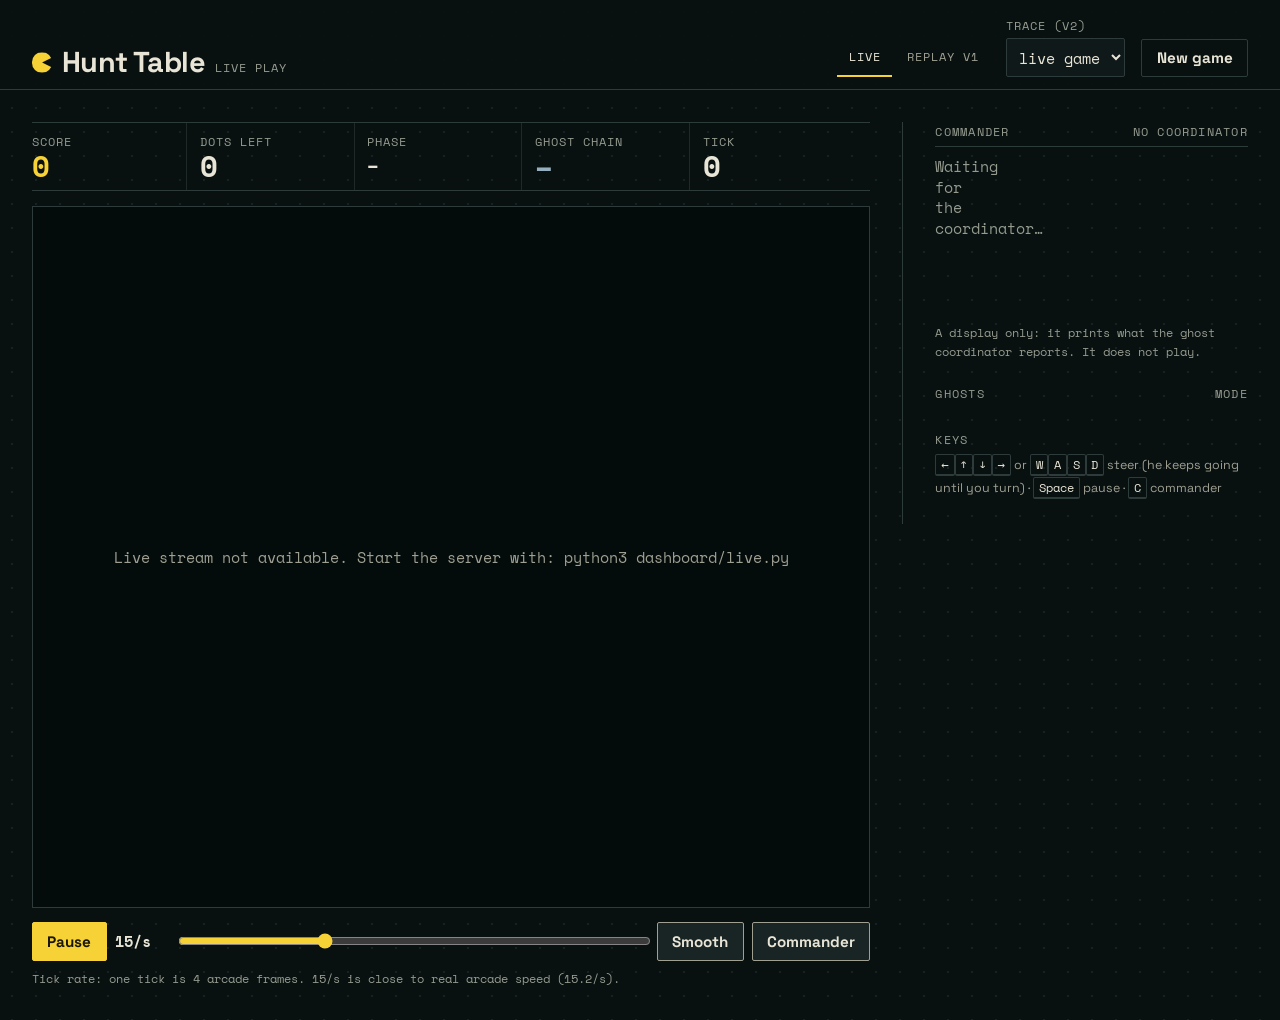
==== dashboard/static/live.html @ 23f17186 "Phase 8 WIP: arcade rules, live play, commander, bundled fonts Co-Authored-By: Claude Sonnet 5.5 <no" ====
<!doctype html>
<html lang="en">
<head>
<meta charset="utf-8">
<meta name="viewport" content="width=device-width, initial-scale=1">
<title>Hunt Table: live</title>
<meta name="description" content="Play arcade-rules Pac-Man in the browser with the ghost commander's orders on a side ticker.">
<link rel="icon" href="data:image/svg+xml,%3Csvg xmlns='http://www.w3.org/2000/svg' viewBox='0 0 32 32'%3E%3Cpath d='M16 4a12 12 0 1 0 0 24 12 12 0 0 0 0-24zm0 12 10-6a12 12 0 0 1 0 12z' fill='%23e8c34a'/%3E%3C/svg%3E">
<link rel="stylesheet" href="fonts.css">
<link rel="stylesheet" href="style.css">
<link rel="stylesheet" href="live.css">
</head>
<body>
<a class="skip" href="#board">Skip to board</a>

<header class="bar">
  <h1 class="mark"><span class="mark-dot" aria-hidden="true"></span>Hunt Table <small id="modeTag">live play</small></h1>
  <div class="bar-tools">
    <nav class="tabs" aria-label="Views">
      <a href="live.html" aria-current="page">Live</a>
      <a href="index.html">Replay v1</a>
    </nav>
    <label class="field"><span>Trace (v2)</span>
      <select id="tracePick" aria-label="Replay a v2 trace"><option value="">live game</option></select>
    </label>
    <details class="rec" id="rec">
      <summary>New game</summary>
      <form id="newForm" class="rec-form">
        <label class="field"><span>Layout</span>
          <select name="layout"><option>originalClassic</option><option>mediumClassic</option><option>smallClassic</option><option>contestClassic</option><option>openClassic</option><option>capsuleClassic</option></select></label>
        <label class="field"><span>Rules</span>
          <select name="arcade" id="fArcade"><option value="true">Arcade (Dossier)</option><option value="false">Berkeley (default)</option></select></label>
        <label class="field"><span>Ghosts</span>
          <select name="ghosts" id="fGhosts"><option>ArcadeGhostTeam</option><option>EnhancedCoordinatedGhostTeam</option><option>CoordinatedGhostTeam</option><option>DirectionalGhost</option><option>RandomGhost</option></select></label>
        <label class="field"><span>Pac-Man</span>
          <select name="pacman"><option value="browser">You (keyboard)</option><option>GreedyAgent</option><option>LeftTurnAgent</option></select></label>
        <label class="field"><span>Level</span><input name="level" type="number" value="1" min="1" max="21"></label>
        <label class="field"><span>Seed</span><input name="seed" type="number" value="1" min="0"></label>
        <button type="submit" id="newGo" class="btn solid">Start</button>
        <output id="newMsg" role="status"></output>
      </form>
    </details>
  </div>
</header>

<main class="deck">
  <section class="stage" aria-label="Maze">
    <dl class="metrics" id="metrics" aria-label="Metrics">
      <div><dt>Score</dt><dd id="mScore">0</dd></div>
      <div><dt>Dots left</dt><dd id="mFood">0</dd></div>
      <div><dt>Phase</dt><dd id="mPhase" class="small">&ndash;</dd></div>
      <div><dt>Ghost chain</dt><dd id="mChain">&ndash;</dd></div>
      <div><dt>Tick</dt><dd id="mTick">0</dd></div>
    </dl>

    <div class="board" id="board" tabindex="0" aria-label="Maze. Arrow keys or W A S D steer Pac-Man. Space pauses.">
      <canvas id="maze" aria-hidden="true"></canvas>
      <p class="empty" id="empty">No game running. Open &ldquo;New game&rdquo; above and press Start.</p>
      <p class="banner" id="banner" role="status" hidden></p>
    </div>

    <div class="transport live-transport" role="group" aria-label="Game controls">
      <button class="btn solid" id="bPause" aria-label="Pause">Pause</button>
      <label class="speed"><span id="rateLbl">15/s</span>
        <input id="rate" type="range" min="4" max="40" value="15" step="1" aria-label="Tick rate (rounds per second)">
      </label>
      <button class="btn" id="bSmooth" aria-pressed="true" title="Interpolate between ticks">Smooth</button>
      <button class="btn" id="bCmd" aria-pressed="true" title="Show / hide commander (C)">Commander</button>
    </div>
    <div class="dpad" aria-label="Touch controls">
      <button class="btn" data-dir="North" aria-label="Up">&uarr;</button>
      <button class="btn" data-dir="West" aria-label="Left">&larr;</button>
      <button class="btn" data-dir="South" aria-label="Down">&darr;</button>
      <button class="btn" data-dir="East" aria-label="Right">&rarr;</button>
    </div>
    <p class="cap" id="rateNote">Tick rate: one tick is 4 arcade frames. 15/s is close to real arcade speed (15.2/s).</p>
  </section>

  <aside class="dispatch" aria-label="Commander and ghosts">
    <section id="cmdPanel" class="cmd">
      <p class="eyebrow eyebrow-split"><span>Commander</span><span id="cmdSrc">no coordinator</span></p>
      <ol class="ticker" id="ticker" role="log" aria-live="polite" aria-relevant="additions" aria-label="Commander orders"></ol>
      <p class="cap" id="cmdNote">A display only: it prints what the ghost coordinator reports. It does not play.</p>
    </section>

    <section>
      <p class="eyebrow eyebrow-split"><span>Ghosts</span><span>mode</span></p>
      <ol class="roster" id="roster"></ol>
    </section>

    <section class="keys">
      <p class="eyebrow">Keys</p>
      <p><kbd>&larr;</kbd><kbd>&uarr;</kbd><kbd>&darr;</kbd><kbd>&rarr;</kbd> or <kbd>W</kbd><kbd>A</kbd><kbd>S</kbd><kbd>D</kbd> steer (he keeps going until you turn) &middot; <kbd>Space</kbd> pause &middot; <kbd>C</kbd> commander</p>
    </section>
    <p class="run-meta" id="runMeta"></p>
  </aside>
</main>

<script src="live.js"></script>
</body>
</html>
---- dashboard/static/fonts.css ----
/* Bundled fonts (SIL OFL 1.1, see fonts/OFL-*.txt). Latin subset from @fontsource 5.3.0. No network needed. */
@font-face { font-family: 'Space Grotesk'; font-weight: 400; font-style: normal; font-display: swap; src: url(fonts/space-grotesk-latin-400-normal.woff2) format('woff2'); }
@font-face { font-family: 'Space Grotesk'; font-weight: 500; font-style: normal; font-display: swap; src: url(fonts/space-grotesk-latin-500-normal.woff2) format('woff2'); }
@font-face { font-family: 'Space Grotesk'; font-weight: 700; font-style: normal; font-display: swap; src: url(fonts/space-grotesk-latin-700-normal.woff2) format('woff2'); }
@font-face { font-family: 'Space Mono'; font-weight: 400; font-style: normal; font-display: swap; src: url(fonts/space-mono-latin-400-normal.woff2) format('woff2'); }
@font-face { font-family: 'Space Mono'; font-weight: 700; font-style: normal; font-display: swap; src: url(fonts/space-mono-latin-700-normal.woff2) format('woff2'); }
---- dashboard/static/style.css ----
/* Hunt Table. Direction: surveyor's plotting table at night.
   Walls are drawn as hairline contours, the team's decisions as survey lines,
   and the scrub bar carries a "role ribbon": who was assigned what, per tick. */
:root {
  color-scheme: dark;

  /* surfaces: teal-black ink, never pure black */
  --bg:        oklch(0.165 0.012 195);
  --surface-1: oklch(0.205 0.014 195);
  --surface-2: oklch(0.25 0.016 195);
  --rule:      oklch(0.34 0.018 195);
  --rule-soft: oklch(0.27 0.014 195);
  --ink:       oklch(0.92 0.02 95);
  --ink-dim:   oklch(0.7 0.02 110);
  --ink-faint: oklch(0.68 0.018 130);   /* >= 5.5:1 on every surface (was 4.76 on surface-2) */

  /* actors */
  --pac:       oklch(0.87 0.165 95);
  --role-chaser:      oklch(0.69 0.2 27);
  --role-interceptor: oklch(0.76 0.17 350);
  --role-blocker:     oklch(0.8 0.12 200);
  --role-sweeper:     oklch(0.8 0.17 145);
  --role-capsule_guard: oklch(0.78 0.16 60);
  --role-blinky: var(--role-chaser); --role-pinky: var(--role-interceptor);
  --role-inky: var(--role-blocker);  --role-clyde: var(--role-capsule_guard);   /* arcade personalities */
  --role-none:        oklch(0.72 0.02 110);
  --scared:    oklch(0.82 0.05 250);
  --food:      oklch(0.78 0.05 95);

  --font-ui:   'Space Grotesk', 'Avenir Next', 'Segoe UI', system-ui, sans-serif;
  --font-data: 'Space Mono', ui-monospace, 'JetBrains Mono', 'DejaVu Sans Mono', monospace;

  --step--1: clamp(0.72rem, 0.7rem + 0.1vw, 0.8rem);
  --step-0:  clamp(0.85rem, 0.82rem + 0.18vw, 0.95rem);
  --step-1:  clamp(1rem, 0.92rem + 0.4vw, 1.2rem);
  --step-2:  clamp(1.25rem, 1.05rem + 1vw, 1.8rem);
  --step-3:  clamp(1.5rem, 1.1rem + 2vw, 2.6rem);
  --gutter:  clamp(1rem, 0.6rem + 2vw, 2rem);
  --ease: cubic-bezier(0.22, 1, 0.36, 1);
}

*, *::before, *::after { box-sizing: border-box; }
html { background: var(--bg); }
body {
  margin: 0; min-height: 100dvh; background: var(--bg); color: var(--ink);
  font: 400 var(--step-0)/1.45 var(--font-ui);
  background-image: radial-gradient(oklch(0.3 0.016 195 / 0.55) 1px, transparent 1.2px);
  background-size: 24px 24px;       /* plotting-table dot grid */
}
.skip { position: absolute; left: -999px; }
.skip:focus { left: var(--gutter); top: 0.5rem; background: var(--pac); color: var(--bg); padding: 0.4rem 0.7rem; z-index: 10; }
:focus-visible { outline: 2px solid var(--pac); outline-offset: 2px; }

/* ---------- top bar ---------- */
.bar {
  display: flex; flex-wrap: wrap; gap: 0.75rem 1.5rem; align-items: end; justify-content: space-between;
  padding: 1rem var(--gutter) 0.75rem; border-bottom: 1px solid var(--rule);
  background: oklch(0.165 0.012 195 / 0.9);
}
.mark { margin: 0; font: 700 var(--step-2)/1 var(--font-ui); letter-spacing: -0.02em; display: flex; align-items: baseline; gap: 0.6rem; flex-wrap: wrap; }
.mark small { font: 400 var(--step--1) var(--font-data); letter-spacing: 0.08em; text-transform: uppercase; color: var(--ink-faint); }
.mark-dot { width: 0.7em; height: 0.7em; background: var(--pac); border-radius: 50%;
  clip-path: polygon(100% 25%, 50% 50%, 100% 75%, 100% 100%, 0 100%, 0 0, 100% 0); align-self: center; }
.bar-tools { display: flex; flex-wrap: wrap; gap: 0.75rem 1rem; align-items: end; }

.field { display: grid; gap: 0.2rem; font: 400 var(--step--1) var(--font-data); color: var(--ink-faint); text-transform: uppercase; letter-spacing: 0.08em; }
select, input[type=number] {
  font: 400 var(--step-0) var(--font-data); color: var(--ink); background: var(--surface-1);
  border: 1px solid var(--rule); border-radius: 2px; padding: 0.4rem 0.5rem; min-height: 2.4rem; max-width: 100%;
}
#tracePick { min-width: min(100%, 22rem); }
.btn {
  font: 700 var(--step-0) var(--font-ui); color: var(--ink); background: transparent;
  border: 1px solid var(--rule); border-radius: 2px; padding: 0.4rem 0.9rem; min-height: 2.4rem; min-width: 2.4rem;
  cursor: pointer; transition: background 140ms var(--ease), border-color 140ms var(--ease), color 140ms var(--ease);
}
.btn:hover { border-color: var(--ink-dim); background: var(--surface-2); }
.btn.solid { background: var(--pac); color: oklch(0.2 0.03 95); border-color: var(--pac); }
.btn.solid:hover { background: oklch(0.92 0.15 95); }
.btn:disabled { opacity: 0.5; cursor: progress; }

.rec { position: relative; }
.rec summary { list-style: none; cursor: pointer; font: 700 var(--step-0) var(--font-ui); border: 1px solid var(--rule); padding: 0.4rem 0.9rem; min-height: 2.4rem; display: flex; align-items: center; border-radius: 2px; }
.rec summary::-webkit-details-marker { display: none; }
.rec[open] summary { border-color: var(--pac); color: var(--pac); }
.rec-form {
  position: absolute; right: 0; top: calc(100% + 0.4rem); z-index: 5; width: min(92vw, 24rem);
  display: grid; grid-template-columns: 1fr 1fr; gap: 0.75rem; padding: 1rem;
  background: var(--surface-1); border: 1px solid var(--rule); box-shadow: 0 1rem 2rem oklch(0.1 0.01 195 / 0.6);
}
.rec-form .field:nth-child(2), .rec-form .field:nth-child(3) { grid-column: 1 / -1; }
.rec-form output { grid-column: 1 / -1; font: 400 var(--step--1) var(--font-data); color: var(--ink-dim); min-height: 1.2em; }

.tabs { display: flex; gap: 0.25rem; align-self: end; }
.tabs a {
  font: 400 var(--step--1) var(--font-data); text-transform: uppercase; letter-spacing: 0.08em; color: var(--ink-dim);
  text-decoration: none; padding: 0.55rem 0.7rem; border-bottom: 2px solid transparent; min-height: 2.4rem;
}
.tabs a[aria-current="page"] { color: var(--ink); border-bottom-color: var(--pac); }
.tabs a:hover { color: var(--ink); }

/* ---------- deck: asymmetric, board dominant ---------- */
.deck {
  display: grid; gap: var(--gutter); padding: var(--gutter);
  grid-template-columns: minmax(0, 1fr) clamp(16rem, 27vw, 22rem);
  max-width: 96rem; margin-inline: auto; align-items: start;
}
.stage { display: grid; gap: 0.9rem; min-width: 0; }

/* metrics strip: ruled readout, not cards */
.metrics { margin: 0; display: grid; grid-template-columns: repeat(5, minmax(0, 1fr)); border-block: 1px solid var(--rule); }
.metrics > div { padding: 0.55rem 0.8rem 0.5rem 0; margin-right: 0.8rem; border-right: 1px solid var(--rule-soft); min-width: 0; }
.metrics > div:last-child { border-right: 0; }
.metrics dt { font: 400 var(--step--1) var(--font-data); text-transform: uppercase; letter-spacing: 0.08em; color: var(--ink-faint); white-space: nowrap; }
.metrics dd { margin: 0; font: 700 var(--step-2)/1.1 var(--font-data); font-variant-numeric: tabular-nums; letter-spacing: -0.03em; }
.metrics .of { font-size: var(--step-0); color: var(--ink-faint); font-weight: 400; }
#mScore { color: var(--pac); }

.board {
  position: relative; border: 1px solid var(--rule); background: oklch(0.14 0.012 195);
  display: grid; place-items: center; min-height: 14rem; overflow: hidden;
}
.board canvas { display: block; width: 100%; height: 100%; }
.empty { position: absolute; margin: 0; color: var(--ink-dim); font: 400 var(--step-0) var(--font-data); padding: 1rem; text-align: center; }
.board.has-data .empty { display: none; }

/* transport */
.transport { display: grid; grid-template-columns: auto auto auto minmax(0, 1fr) auto; gap: 0.5rem; align-items: center; }
.btn#bPlay { min-width: 5rem; }
.scrub { position: relative; height: 2.4rem; min-width: 0; }
.scrub canvas { position: absolute; inset: 0 0.55rem 0.55rem 0.55rem; width: calc(100% - 1.1rem); height: calc(100% - 0.55rem); }
.scrub input { position: absolute; inset: auto 0 0 0; width: 100%; margin: 0; height: 1.1rem; background: none; accent-color: var(--pac); }
.speed { display: grid; grid-template-columns: 2.6rem 6rem; align-items: center; font: 700 var(--step-0) var(--font-data); gap: 0.4rem; }
.speed input { width: 100%; accent-color: var(--pac); }

/* ---------- dispatch column ---------- */
.dispatch { display: grid; gap: 1.4rem; min-width: 0; border-left: 1px solid var(--rule); padding-left: var(--gutter); }
.eyebrow { margin: 0 0 0.3rem; font: 400 var(--step--1) var(--font-data); text-transform: uppercase; letter-spacing: 0.1em; color: var(--ink-faint); }
.eyebrow-split { display: flex; justify-content: space-between; gap: 0.5rem; }
.cap { margin: -0.4rem 0 0; font: 400 var(--step--1) var(--font-data); color: var(--ink-faint); }
.state .big { margin: 0 0 0.9rem; font: 700 var(--step-1)/1.1 var(--font-ui); letter-spacing: 0.01em; text-transform: uppercase; overflow-wrap: anywhere; }
.state .mid { margin: 0; font: 400 var(--step-1)/1.1 var(--font-data); color: var(--ink-dim); overflow-wrap: anywhere; }
.state .big[data-s="SCATTER"] { color: var(--scared); }
.state .big[data-s="DEFEND_CAPSULE"] { color: var(--role-capsule_guard); }
.state .big[data-s="TRAP_AMBUSH"] { color: var(--role-chaser); }

.roster { list-style: none; margin: 0; padding: 0; display: grid; }
.roster li {
  display: grid; grid-template-columns: 1.7rem 1fr auto; gap: 0.2rem 0.6rem; align-items: center;
  padding: 0.5rem 0; border-top: 1px solid var(--rule-soft);
}
.roster li:last-child { border-bottom: 1px solid var(--rule-soft); }
.glyph {
  width: 1.5rem; height: 1.5rem; border-radius: 0.55rem 0.55rem 0.15rem 0.15rem; display: grid; place-items: center;
  font: 700 0.75rem var(--font-data); color: oklch(0.18 0.02 195); background: var(--c, var(--role-none));
}
.roster li.scared .glyph { background: transparent; border: 1.5px dashed var(--scared); color: var(--scared); }
.rname { font-weight: 700; text-transform: capitalize; }
.rname small { font: 400 var(--step--1) var(--font-data); color: var(--ink-faint); margin-left: 0.4rem; }
.rdist { font: 400 var(--step-0) var(--font-data); font-variant-numeric: tabular-nums; color: var(--ink-dim); text-align: right; }
.rsub { grid-column: 2 / -1; font: 400 var(--step--1) var(--font-data); color: var(--ink-faint); }
.rsub b { color: var(--scared); font-weight: 400; }

.layers { display: flex; flex-wrap: wrap; gap: 0.4rem; }
.layers button {
  font: 400 var(--step--1) var(--font-data); color: var(--ink-dim); background: transparent; border: 1px solid var(--rule);
  border-radius: 2px; padding: 0.35rem 0.55rem; min-height: 2.2rem; cursor: pointer;
}
.layers button[aria-pressed="true"] { color: var(--ink); border-color: var(--ink-dim); background: var(--surface-2); }
.layers kbd { color: var(--ink-faint); margin-right: 0.3rem; }
.keys p:last-child { margin: 0; color: var(--ink-dim); font-size: var(--step--1); line-height: 1.9; }
kbd { font: 400 var(--step--1) var(--font-data); border: 1px solid var(--rule); border-bottom-width: 2px; border-radius: 2px; padding: 0 0.3rem; color: var(--ink); }
.run-meta { margin: 0; font: 400 var(--step--1) var(--font-data); color: var(--ink-faint); overflow-wrap: anywhere; }

/* ---------- narrow ---------- */
@media (max-width: 62rem) {
  .deck { grid-template-columns: minmax(0, 1fr); }
  .dispatch { border-left: 0; padding-left: 0; border-top: 1px solid var(--rule); padding-top: 1.2rem; }
}
@media (max-width: 40rem) {
  .metrics { grid-template-columns: repeat(3, minmax(0, 1fr)); }
  .metrics > div:nth-child(3) { border-right: 0; }
  .metrics > div:nth-child(n+4) { border-top: 1px solid var(--rule-soft); }
  .transport { grid-template-columns: auto 1fr auto; }
  .scrub { grid-column: 1 / -1; order: 5; }
  .speed { grid-column: 1 / -1; order: 6; grid-template-columns: 2.6rem 1fr; }
  .rec-form { position: fixed; inset: auto var(--gutter) var(--gutter) var(--gutter); width: auto; }
  .keys { display: none; }   /* no keyboard on a phone */
}
@media (prefers-reduced-motion: reduce) {
  * { transition: none !important; animation: none !important; scroll-behavior: auto !important; }
}
---- dashboard/static/live.css ----
/* Live view. Same plotting-table language as style.css; adds the commander ticker,
   personality inks and a few controls. All motion is under 2 s, eased, no bounce. */
:root {
  --g-blinky: var(--role-chaser);
  --g-pinky:  var(--role-interceptor);
  --g-inky:   var(--role-blocker);
  --g-clyde:  var(--role-capsule_guard);
  --cold:     oklch(0.74 0.035 235);       /* scared ghosts: desaturated, cold hatch */
  --cold-dim: oklch(0.5 0.03 235);
  --order:    oklch(0.86 0.12 95);         /* commander order line */
}

.metrics dd.small { font-size: var(--step-1); line-height: 1.5; letter-spacing: -0.01em; white-space: nowrap; }
#mChain { color: var(--cold); }

.board { aspect-ratio: 28 / 31; max-height: 78dvh; margin-inline: auto; width: 100%; }
.board:focus-visible { outline-offset: -2px; }
.banner {
  position: absolute; inset: auto 0 12% 0; margin: 0 auto; width: max-content; max-width: 90%; text-align: center;
  font: 700 var(--step-2)/1.1 var(--font-ui); letter-spacing: 0.04em; text-transform: uppercase;
  padding: 0.5rem 1rem; background: oklch(0.14 0.012 195 / 0.86); border-block: 1px solid var(--rule);
  animation: fade-in 220ms var(--ease);
}
.banner[hidden] { display: none; }
@keyframes fade-in { from { opacity: 0; } to { opacity: 1; } }

.live-transport { grid-template-columns: auto minmax(0, 1fr) auto auto; }
.live-transport .speed { grid-template-columns: 3.4rem minmax(6rem, 1fr); }
.btn[aria-pressed="false"] { color: var(--ink-faint); }
.btn[aria-pressed="true"] { border-color: var(--ink-dim); background: var(--surface-2); }

.dpad { display: none; grid-template-columns: repeat(4, 1fr); gap: 0.5rem; }
.dpad .btn { min-height: 3rem; font-size: var(--step-1); }
@media (pointer: coarse) { .dpad { display: grid; } }

/* ---------- commander ticker ---------- */
.cmd[hidden] { display: none; }
.ticker {
  list-style: none; margin: 0; padding: 0; display: flex; flex-direction: column; min-height: 11.5rem; max-height: 17rem; overflow: hidden;
  border-block: 1px solid var(--rule); font: 400 var(--step-0)/1.35 var(--font-data);
  mask-image: linear-gradient(to bottom, #000 78%, transparent);
}
.ticker li {
  display: grid; grid-template-columns: 3.4rem 2.6rem 1fr; gap: 0 0.4rem; padding: 0.28rem 0; border-top: 1px solid var(--rule-soft);
  animation: tick-in 180ms var(--ease);
}
.ticker li:first-child { border-top: 0; }
.ticker time { color: var(--ink-faint); font-size: var(--step--1); align-self: center; font-variant-numeric: tabular-nums; }
.ticker .src { font-weight: 700; color: var(--c, var(--ink)); }
.ticker .txt { color: var(--ink); overflow-wrap: anywhere; }
.ticker li[data-kind="state"] .txt { color: var(--order); letter-spacing: 0.06em; }
.ticker .src::after { content: " >"; color: var(--ink-faint); font-weight: 400; }
.ticker .none { color: var(--ink-faint); padding: 0.6rem 0; }
@keyframes tick-in { from { opacity: 0; transform: translateY(-0.35rem); } to { opacity: 1; transform: none; } }

.roster .glyph { background: var(--c, var(--role-none)); }
.roster li[data-mode="frightened"] .glyph {
  background: repeating-linear-gradient(135deg, transparent 0 2px, var(--cold) 2px 3px); border: 1.5px dashed var(--cold); color: var(--cold);
}
.roster li[data-mode="eyes"] .glyph { background: transparent; border: 1.5px solid var(--ink-faint); color: var(--ink); }
.roster li[data-mode="house"] .glyph, .roster li[data-mode="exit"] .glyph { opacity: 0.6; }
.rmode { font: 400 var(--step--1) var(--font-data); color: var(--ink-dim); text-transform: uppercase; letter-spacing: 0.06em; text-align: right; }

@media (max-width: 40rem) {
  .live-transport { grid-template-columns: auto 1fr; }
  .live-transport .speed { grid-column: 1 / -1; order: 5; grid-template-columns: 3.4rem 1fr; }
}
@media (prefers-reduced-motion: reduce) {
  .ticker li, .banner { animation: none !important; }
}
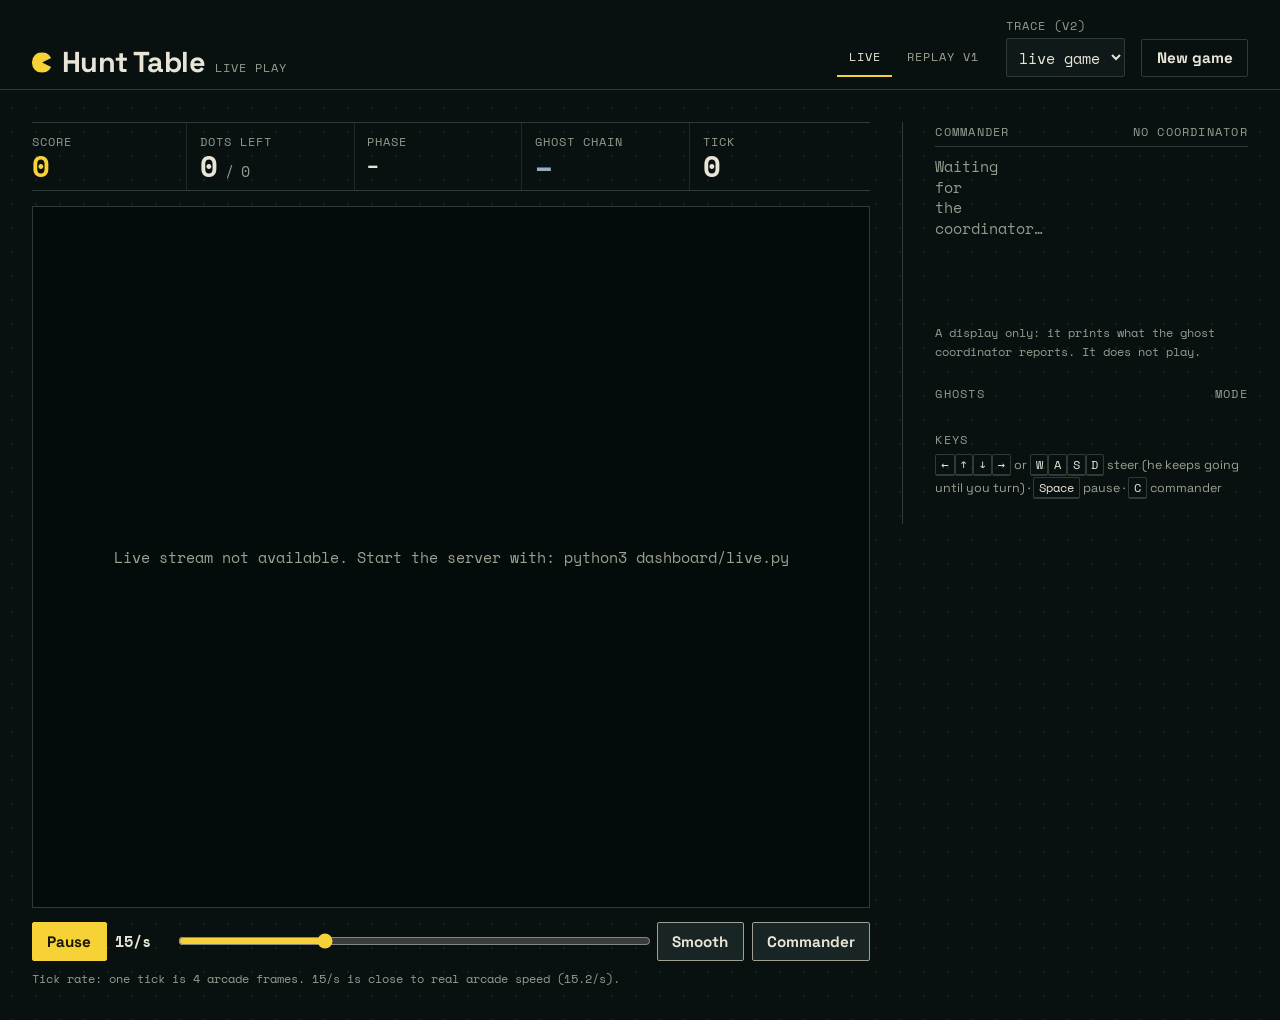
==== commit 8293c382: "Phase 8: arcade mode, live play, commander ticker, bundled fonts, tests, docs Co-Authored-By: Claude" ====
--- a/dashboard/static/live.html
+++ b/dashboard/static/live.html
@@ -47,7 +47,7 @@
   <section class="stage" aria-label="Maze">
     <dl class="metrics" id="metrics" aria-label="Metrics">
       <div><dt>Score</dt><dd id="mScore">0</dd></div>
-      <div><dt>Dots left</dt><dd id="mFood">0</dd></div>
+      <div><dt>Dots left</dt><dd id="mFood">0<span class="of"> / 0</span></dd></div>
       <div><dt>Phase</dt><dd id="mPhase" class="small">&ndash;</dd></div>
       <div><dt>Ghost chain</dt><dd id="mChain">&ndash;</dd></div>
       <div><dt>Tick</dt><dd id="mTick">0</dd></div>
--- a/dashboard/static/live.css
+++ b/dashboard/static/live.css
@@ -41,7 +41,7 @@
   mask-image: linear-gradient(to bottom, #000 78%, transparent);
 }
 .ticker li {
-  display: grid; grid-template-columns: 3.4rem 2.6rem 1fr; gap: 0 0.4rem; padding: 0.28rem 0; border-top: 1px solid var(--rule-soft);
+  display: grid; grid-template-columns: 3rem 3.4rem 1fr; gap: 0 0.4rem; padding: 0.28rem 0; border-top: 1px solid var(--rule-soft);
   animation: tick-in 180ms var(--ease);
 }
 .ticker li:first-child { border-top: 0; }
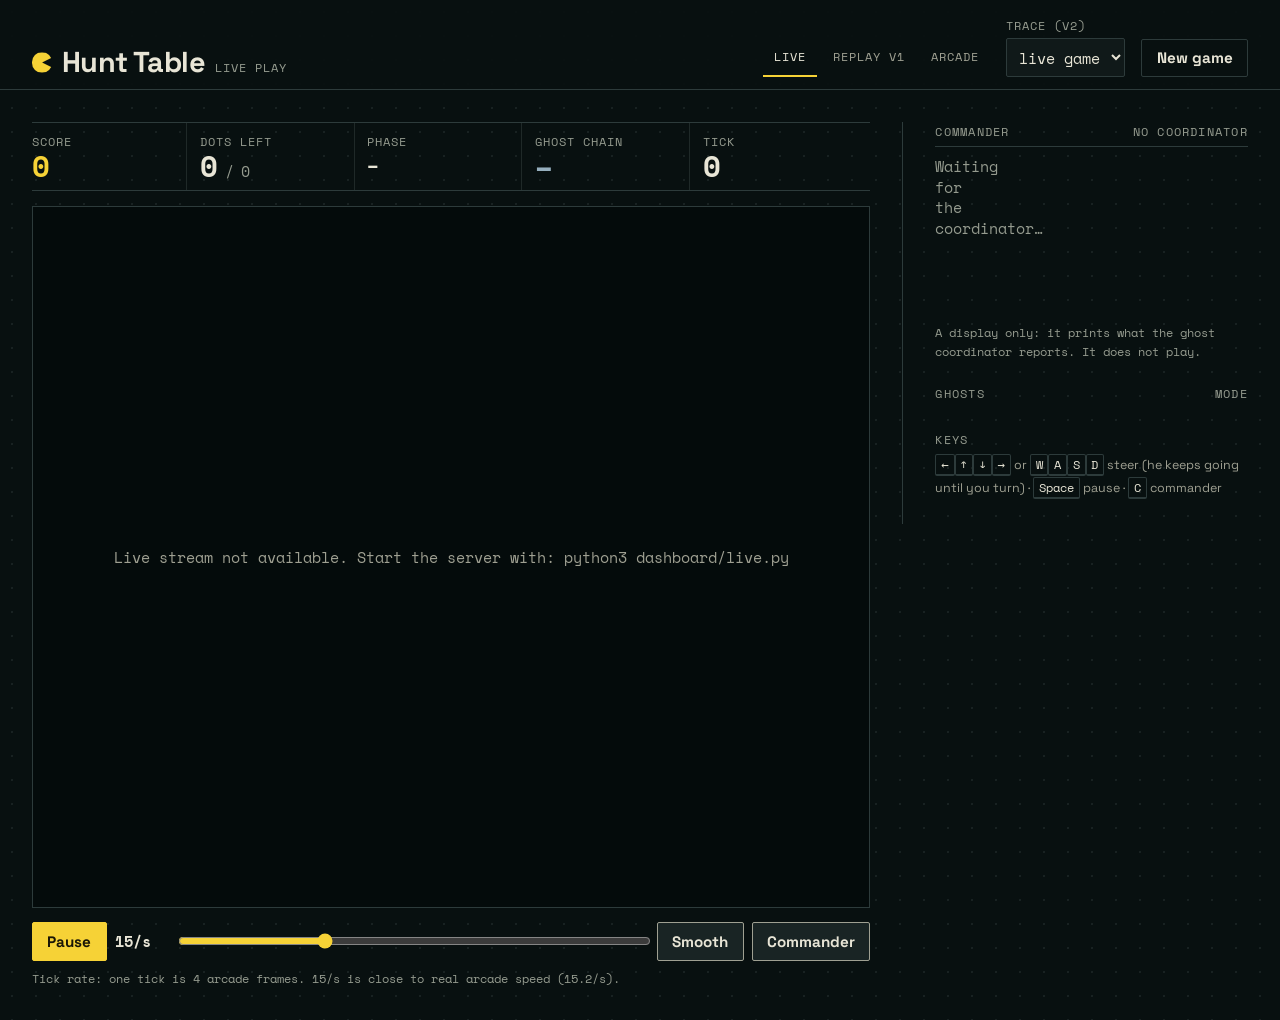
==== commit 455bc6e8: "Phase 9: arcade front end (title, menu, play, watch AI, level select, search visualiser, high scores" ====
--- a/dashboard/static/live.html
+++ b/dashboard/static/live.html
@@ -19,6 +19,7 @@
     <nav class="tabs" aria-label="Views">
       <a href="live.html" aria-current="page">Live</a>
       <a href="index.html">Replay v1</a>
+      <a href="play.html">Arcade</a>
     </nav>
     <label class="field"><span>Trace (v2)</span>
       <select id="tracePick" aria-label="Replay a v2 trace"><option value="">live game</option></select>
--- a/dashboard/static/fonts.css
+++ b/dashboard/static/fonts.css
@@ -1,6 +1,7 @@
-/* Bundled fonts (SIL OFL 1.1, see fonts/OFL-*.txt). Latin subset from @fontsource 5.3.0. No network needed. */
+/* Bundled fonts (SIL OFL 1.1, see fonts/OFL-*.txt; Press Start 2P added in Phase 9). Latin subset from @fontsource 5.3.0. No network needed. */
 @font-face { font-family: 'Space Grotesk'; font-weight: 400; font-style: normal; font-display: swap; src: url(fonts/space-grotesk-latin-400-normal.woff2) format('woff2'); }
 @font-face { font-family: 'Space Grotesk'; font-weight: 500; font-style: normal; font-display: swap; src: url(fonts/space-grotesk-latin-500-normal.woff2) format('woff2'); }
 @font-face { font-family: 'Space Grotesk'; font-weight: 700; font-style: normal; font-display: swap; src: url(fonts/space-grotesk-latin-700-normal.woff2) format('woff2'); }
 @font-face { font-family: 'Space Mono'; font-weight: 400; font-style: normal; font-display: swap; src: url(fonts/space-mono-latin-400-normal.woff2) format('woff2'); }
 @font-face { font-family: 'Space Mono'; font-weight: 700; font-style: normal; font-display: swap; src: url(fonts/space-mono-latin-700-normal.woff2) format('woff2'); }
+@font-face { font-family: 'Press Start 2P'; font-weight: 400; font-style: normal; font-display: swap; src: url(fonts/press-start-2p-latin-400-normal.woff2) format('woff2'); }
